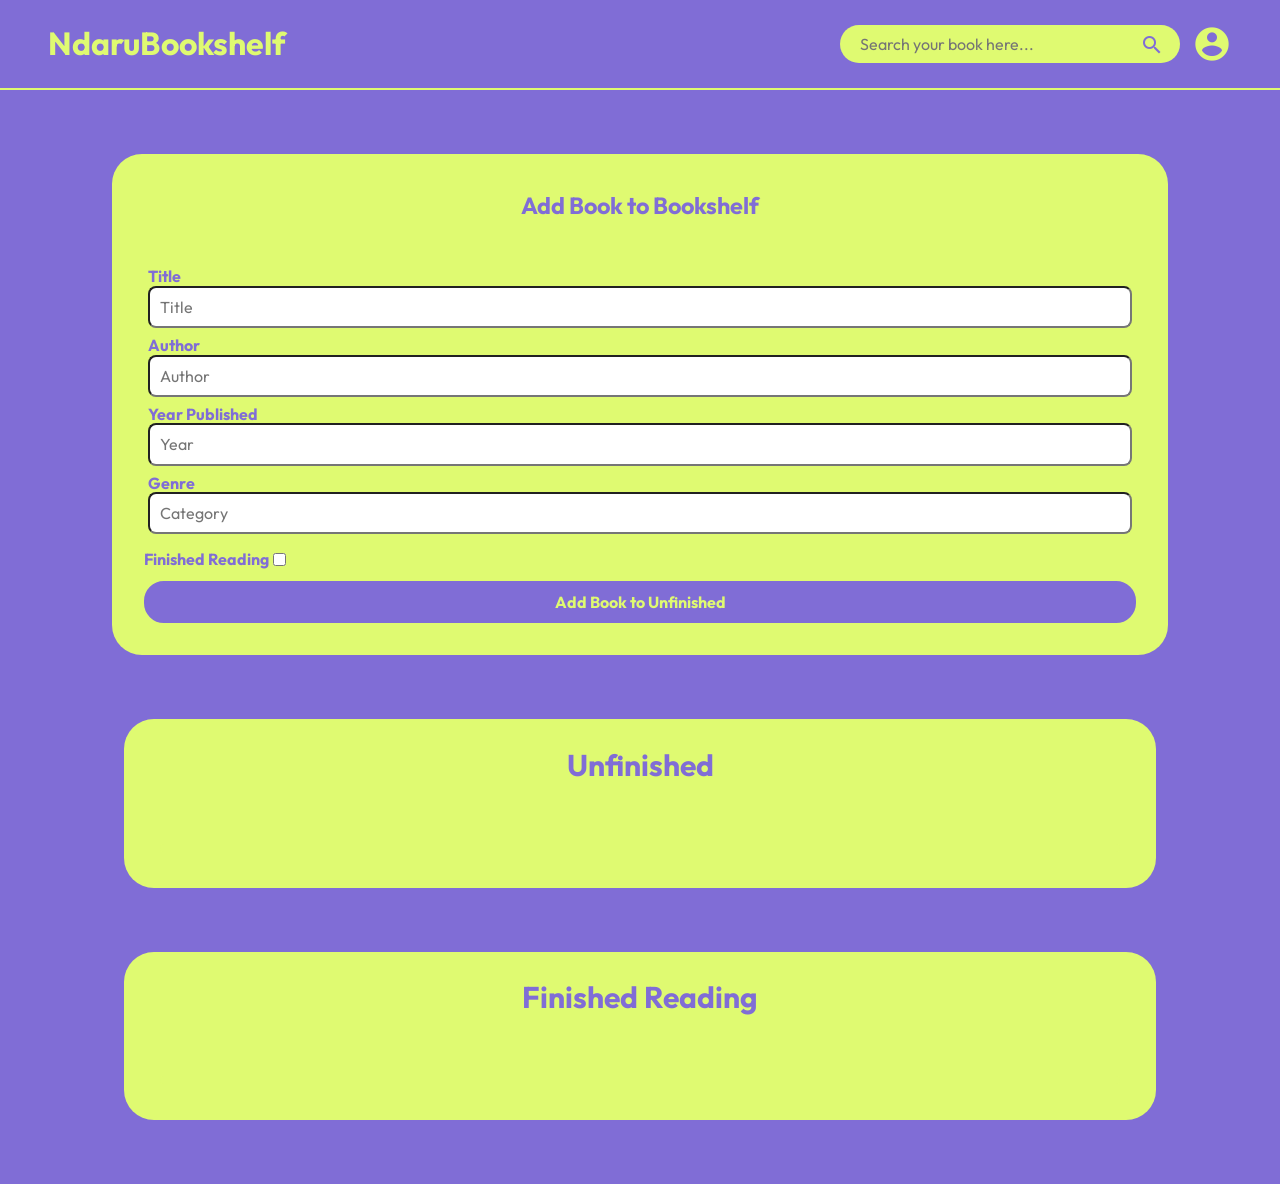
==== index.html @ fbe34cf7 "first commit" ====
<!DOCTYPE html>
<html lang="en">

<head>
    <meta charset="UTF-8">
    <meta name="viewport" content="width=device-width, initial-scale=1.0">
    <title>NdaruBookshelf &mdash; I Want to Read</title>

    <link rel="icon" type="image/x-icon" href="/assets/images/icon.ico">

    <!-- CSS -->
    <link rel="stylesheet" href="assets/css/style.css">
    <link rel="stylesheet" href="assets/css/normalize.css">


    <!-- Google Fonts -->
    <link rel="preconnect" href="https://fonts.googleapis.com">
    <link rel="preconnect" href="https://fonts.gstatic.com" crossorigin>
    <link href="https://fonts.googleapis.com/css2?family=Outfit:wght@100..900&display=swap" rel="stylesheet">
    <!-- Google Icon -->
    <link rel="stylesheet" href="https://fonts.googleapis.com/icon?family=Material+Icons">
    <link rel="stylesheet"
        href="https://fonts.googleapis.com/css2?family=Material+Symbols+Outlined:opsz,wght,FILL,GRAD@24,400,0,0" />

</head>

<body>
    <!-- NavBar -->
    <header>
        <div class="logo">
            <h1>NdaruBookshelf</h1>
        </div>
        <nav class="nav-list">
            <form id="searchBook">
                <div class="search-container">
                    <div class="search-wrapper">
                        <input type="text" placeholder="Search your book here..." class="search-input"
                            id="searchBookTitle">
                        <button id="searchSubmit" type='submit' class='search-button'>
                            <i class="material-icons search-icon">search</i>
                        </button>
                    </div>
                </div>
            </form>
            <div class="profile-icon">
                <i class="material-icons">account_circle</i>
            </div>
        </nav>
    </header>
    <!-- End of NavBar -->


    <main>
        <div class="main-container">
            <!-- Add Book Form -->
            <section class="input_section" id="formBook">
                <div class="title-container">
                    <h3>Add Book to Bookshelf</h3>
                </div>
                <form id="inputBook">
                    <div class="input">
                        <label for="inputBookTitle">Title</label>
                        <input id="inputBookTitle" class="required" type="text" placeholder="Title" required />
                    </div>
                    <div class="input">
                        <label for="inputBookAuthor">Author</label>
                        <input id="inputBookAuthor" class="required" type="text" placeholder="Author" required />
                    </div>
                    <div class="input">
                        <label for="inputBookYear">Year Published</label>
                        <input id="inputBookYear" class="required" type="number" placeholder="Year" required />
                    </div>
                    <div class="input">
                        <label for="inputBookCategory">Genre</label>
                        <input id="inputBookCategory" class="required" type="text" placeholder="Category" required />
                    </div>
                    <div class="input_inline">
                        <label for="inputBookIsComplete">Finished Reading</label>
                        <input id="inputBookIsComplete" type="checkbox" />
                    </div>
                    <button id="bookSubmit" type="submit">Add Book to Unfinished</button>
                </form>
            </section>
            <!-- End of Add Book Form -->

            <!-- Unfinished Section -->
            <section class="unfinished">
                <div class="title-container">
                    <h2>Unfinished</h2>
                </div>
                <div class="unfinished-container" id="incompleteBookshelfList">
                    <!-- <div class="unfinished-item">
                        <img src="./assets/images/cover.jpg" alt="Book Cover">
                        <article class="book-content">
                            <h2>Book Title</h2>
                            <h3>By: Author</h3>
                            <h4>Year Published: 2005</h4>
                            <h5>Genre: Genre</h5>
                            <div class="button-action">
                                <button class="button-check">
                                    <i class="material-symbols-outlined">check_circle</i>
                                </button>
                                <button class="button-edit">
                                    <i class="material-symbols-outlined">edit</i>
                                </button>
                                <button class="button-delete">
                                    <i class="material-symbols-outlined">delete</i>
                                </button>
                            </div>
                        </article>
                    </div> -->
                    <!-- <div class="unfinished-item">
                        <img src="./assets/images/cover.jpg" alt="Book Cover">
                        <article>
                            <h2>Book Title</h2>
                            <h3>By: Author</h3>
                            <h4>Year Published: 2005</h4>
                            <h5>Genre: Genre</h5>
                            <div class="button-action">
                                <button class="button-check">
                                    <i class="material-symbols-outlined">check_circle</i>
                                </button>
                                <button class="button-edit">
                                    <i class="material-symbols-outlined">edit</i>
                                </button>
                                <button class="button-delete">
                                    <i class="material-symbols-outlined">delete</i>
                                </button>
                            </div>
                        </article>
                    </div>
                    <div class="unfinished-item">
                        <img src="./assets/images/cover.jpg" alt="Book Cover">
                        <article>
                            <h2>Book Title</h2>
                            <h3>By: Author</h3>
                            <h4>Year Published: 2005</h4>
                            <h5>Genre: Genre</h5>
                            <div class="button-action">
                                <button class="button-check">
                                    <i class="material-symbols-outlined">check_circle</i>
                                </button>
                                <button class="button-edit">
                                    <i class="material-symbols-outlined">edit</i>
                                </button>
                                <button class="button-delete">
                                    <i class="material-symbols-outlined">delete</i>
                                </button>
                            </div>
                        </article>
                    </div> -->
                </div>
            </section>
            <!-- End of Unfinished Section -->

            <!-- Finished Section -->
            <section class="finished">
                <div class="title-container">
                    <h2>Finished Reading</h2>
                </div>
                <div class="finished-container" id="completeBookshelfList">
                    <!-- <div class="finished-item">
                        <img src="./assets/images/cover.jpg" alt="Book Cover">
                        <article>
                            <h2>Book Title</h2>
                            <h3>By: Author</h3>
                            <h4>Year Published: 2005</h4>
                            <h5>Genre: Genre</h5>
                            <div class="button-action">
                                <button class="button-check">
                                    <i class="material-symbols-outlined">check_circle</i>
                                </button>
                                <button class="button-edit">
                                    <i class="material-symbols-outlined">edit</i>
                                </button>
                                <button class="button-delete">
                                    <i class="material-symbols-outlined">delete</i>
                                </button>
                            </div>
                        </article>
                    </div>
                    <div class="finished-item">
                        <img src="./assets/images/cover.jpg" alt="Book Cover">
                        <article>
                            <h2>Book Title</h2>
                            <h3>By: Author</h3>
                            <h4>Year Published: 2005</h4>
                            <h5>Genre: Genre</h5>
                            <div class="button-action">
                                <button class="button-check">
                                    <i class="material-symbols-outlined">check_circle</i>
                                </button>
                                <button class="button-edit">
                                    <i class="material-symbols-outlined">edit</i>
                                </button>
                                <button class="button-delete">
                                    <i class="material-symbols-outlined">delete</i>
                                </button>
                            </div>
                        </article>
                    </div>
                    <div class="finished-item">
                        <img src="./assets/images/cover.jpg" alt="Book Cover">
                        <article>
                            <h2>Book Title</h2>
                            <h3>By: Author</h3>
                            <h4>Year Published: 2005</h4>
                            <h5>Genre: Genre</h5>
                            <div class="button-action">
                                <button class="button-check">
                                    <i class="material-symbols-outlined">check_circle</i>
                                </button>
                                <button class="button-edit">
                                    <i class="material-symbols-outlined">edit</i>
                                </button>
                                <button class="button-delete">
                                    <i class="material-symbols-outlined">delete</i>
                                </button>
                            </div>
                        </article>
                    </div> -->
                </div>
            </section>
            <!-- End of Finished Section -->
        </div>
    </main>
    <script src="assets/js/scripts.js"></script>
</body>

</html>
---- assets/css/style.css ----
:root {
    --background-color: #806dd6;
    /* --text-color: #ecf0f1; */
    --accent-color: #dffa71;
}

body {
    background-color: var(--background-color);
}

.main-container {
    display: flex;
    flex-direction: column;
    justify-content: center;
    align-items: center;
    padding: 32px 128px 32px 128px;
}

/* NavBar Start */
header {
    background-color: var(--background-color);
    display: flex;
    flex-direction: row;
    justify-content: space-between;
    align-items: center;
    padding: 4px 48px 4px 48px;
    border-bottom: var(--accent-color) 2px solid;
}

.nav-list {
    display: flex;
    flex-direction: row;
    justify-content: center;
    align-items: center;
    gap: 12px;
}

.logo {
    font-family: "Outfit", sans-serif;
    color: var(--accent-color);
}

.search-container {
    display: flex;
    align-items: center;
    justify-content: center;
}

.search-wrapper {
    position: relative;
    display: flex;
    align-items: center;
    justify-content: center;
}

.search-input {
    width: 300px;
    padding: 10px 20px;
    border: none;
    border-radius: 30px;
    outline: none;
    color: var(--background-color);
    background-color: var(--accent-color);
    font-size: 16px;
}

.search-button {
    position: absolute;
    right: 10px;
    background: none;
    border: none;
    color: var(--background-color);
    font-size: 20px;
    cursor: pointer;
}

.search-icon {
    vertical-align: middle;
}

.search-wrapper > input {
    font-family: "Outfit", sans-serif;
}

.profile-icon {
    color: var(--accent-color);
}

.profile-icon i {
    vertical-align: middle;
    font-size: 40px;
}

/* NavBar End */

/* Form Add Book Start */
.input_section {
    background-color: var(--accent-color);
    display: flex;
    flex-direction: column;
    justify-content: center;
    align-content: center;
    margin: 32px;
    padding: 16px;
    gap: 4px;
    border-radius: 30px;
    max-width: 1440px;
    width: 100%;
}

.input_section > form {
    display: flex;
    flex-direction: column;
    justify-content: center;
    align-content: center;
    padding: 16px;
}

.input_section > form > .input {
    display: flex;
    flex-direction: column;
    margin: 4px;
    font-family: "Outfit", sans-serif;
}

.input_section > form > .input > input {
    border-radius: 8px;
    /* padding: 8px 320px 8px 8px; */
    padding: 10px;
}

.input_section > form > button {
    background-color: var(--background-color);
    color: var(--accent-color);
    border: 2px solid var(--background-color);
    border-radius: 20px;
    padding: 10px 20px;
    font-family: "Outfit", sans-serif;
    font-size: 16px;
    font-weight: bold;
    display: flex;
    align-items: center;
    justify-content: center;
    text-align: center;
    cursor: pointer;
    transition: all 0.3s ease;
}

.input_section > form > button:hover {
    background-color: var(--accent-color);
    color: var(--background-color);
}

.input_section > form > .input > label {
    color: var(--background-color);
    font-weight: bold;
}

.input_section > form > .input_inline {
    margin: 12px 0;
    display: flex;
    align-items: center;
    font-family: "Outfit", sans-serif;
    gap: 4px;
}

.input_section > form > .input_inline > label {
    color: var(--background-color);
    font-weight: bold;
}

/* Form Add Book End */

/* Unfinished Start */
.unfinished {
    background-color: var(--accent-color);
    display: flex;
    flex-direction: column;
    margin: 32px;
    padding: 4px;
    gap: 4px;
    border-radius: 30px;
    max-width: 1440px;
    width: 100%;
}

.title-container {
    display: flex;
    justify-content: center;
    align-items: center;
    font-family: "Outfit", sans-serif;
    color: var(--background-color);
    font-size: 20px;
}

.unfinished-container {
    background-color: var(--accent-color);
    display: flex;
    flex-direction: row;
    justify-content: start;
    align-items: center;
    margin: 32px;
    padding: 4px;
    gap: 40px;
    border-radius: 30px;
    font-family: "Outfit", sans-serif;
}

.unfinished-container > .unfinished-item {
    background-color: #ffffff;
    border-radius: 15px;
    overflow: hidden;
    max-width: 300px;
    box-shadow: rgba(0, 0, 0, 0.24) 0px 3px 8px;
}

.unfinished-container > .unfinished-item > img {
    max-width: 100%;
}

.unfinished-container > .unfinished-item > article {
    font-family: "Outfit", sans-serif;
    padding: 16px;
}

.unfinished-container > .unfinished-item > article h2,
.unfinished-container > .unfinished-item > article h3,
.unfinished-container > .unfinished-item > article h4,
.unfinished-container > .unfinished-item > article h5 {
    margin: 8px;
}

/* Button Action Start */
.unfinished-container
    > .unfinished-item
    > article
    > .button-action {
    display: flex;
    justify-content: center;
    align-items: center;
    gap: 8px;
    padding-top: 8px;
    width: 100%;
}

.unfinished-container
    > .unfinished-item
    > article
    > .button-action
    button {
    border: none;
    border-radius: 10px;
    padding: 8px 24px 8px 24px;
    cursor: pointer;
    display: flex;
    justify-content: center;
    align-items: center;
}

/* Animasi Button */
.unfinished-container
    > .unfinished-item
    > article
    > .button-action
    .button-check {
    transition: background-color 0.3s ease-in-out,
        color 0.3s ease-in-out;
}

.unfinished-container
    > .unfinished-item
    > article
    > .button-action
    .button-check:hover {
    background-color: #42f542;
    color: #ffffff;
}

.unfinished-container
    > .unfinished-item
    > article
    > .button-action
    .button-edit {
    transition: background-color 0.3s ease-in-out,
        color 0.3s ease-in-out;
}

.unfinished-container
    > .unfinished-item
    > article
    > .button-action
    .button-edit:hover {
    background-color: #ffff41;
    color: #ffffff;
}

.unfinished-container
    > .unfinished-item
    > article
    > .button-action
    .button-delete {
    transition: background-color 0.3s ease-in-out,
        color 0.3s ease-in-out;
}

.unfinished-container
    > .unfinished-item
    > article
    > .button-action
    .button-delete:hover {
    background-color: #ff4e4e;
    color: #ffffff;
}

/* Akhir Animasi Button */

/* Mengatur ukuran icon */
.unfinished-container
    > .unfinished-item
    > article
    > .button-action
    button
    .material-symbols-outlined {
    font-size: 24px;
}

.unfinished-container
    > .unfinished-item
    > article
    > .button-action
    .button-check {
    border: #42f542 2px solid;
    color: #42f542;
}

.unfinished-container
    > .unfinished-item
    > article
    > .button-action
    .button-edit {
    border: #ffff41 2px solid;
    color: #ffff41;
}

.unfinished-container
    > .unfinished-item
    > article
    > .button-action
    .button-delete {
    border: #ff4e4e 2px solid;
    color: #ff4e4e;
}

.unfinished-container
    > .unfinished-item
    > article
    > .button-action:hover {
    background-color: transparent;
}

/* Button Action End */

/* Unfinished End */

/* Finished Start */

.finished {
    background-color: var(--accent-color);
    display: flex;
    flex-direction: column;
    margin: 32px;
    padding: 4px;
    gap: 4px;
    border-radius: 30px;
    max-width: 1440px;
    width: 100%;
}

.title-container {
    display: flex;
    justify-content: center;
    align-items: center;
    font-family: "Outfit", sans-serif;
    color: var(--background-color);
    font-size: 20px;
}

.finished-container {
    background-color: var(--accent-color);
    display: flex;
    flex-direction: row;
    justify-content: start;
    align-items: center;
    margin: 32px;
    padding: 4px;
    gap: 40px;
    border-radius: 30px;
}

.finished-item {
    background-color: #ffffff;
    border-radius: 15px;
    overflow: hidden;
    max-width: 300px;
    box-shadow: rgba(0, 0, 0, 0.24) 0px 3px 8px;
}

.finished-item > img {
    max-width: 100%;
}

.finished-item > article {
    font-family: "Outfit", sans-serif;
    padding: 16px;
}

.finished-item > article h2,
.finished-item > article h3,
.finished-item > article h4,
.finished-item > article h5 {
    margin: 8px;
}

/* Button Action Start */
.button-action {
    display: flex;
    justify-content: center;
    align-items: center;
    gap: 8px;
    padding-top: 8px;
    flex-wrap: wrap;
}

.button-action button {
    border: none;
    border-radius: 10px;
    padding: 8px 24px 8px 24px;
    cursor: pointer;
    display: flex;
    justify-content: center;
    align-items: center;
}

/* Animasi Button */
.button-action .button-check {
    transition: background-color 0.3s ease-in-out,
        color 0.3s ease-in-out;
}

.button-action .button-check:hover {
    background-color: #42f542;
    color: #ffffff;
}

.button-action .button-edit {
    transition: background-color 0.3s ease-in-out,
        color 0.3s ease-in-out;
}

.button-action .button-edit:hover {
    background-color: #ffff41;
    color: #ffffff;
}

.button-action .button-delete {
    transition: background-color 0.3s ease-in-out,
        color 0.3s ease-in-out;
}

.button-action .button-delete:hover {
    background-color: #ff4e4e;
    color: #ffffff;
}

/* Akhir Animasi Button */

/* Mengatur ukuran icon */
.button-action button .material-symbols-outlined {
    font-size: 24px;
}

.button-action .button-check {
    border: #42f542 2px solid;
    color: #42f542;
}

.button-action .button-edit {
    border: #ffff41 2px solid;
    color: #ffff41;
}

.button-action .button-delete {
    border: #ff4e4e 2px solid;
    color: #ff4e4e;
}

.button-action:hover {
    background-color: transparent;
}

/* Button Action End */

/* Finished End */

/* Responsive */

@media screen and (max-width: 768px) {
    header {
        display: flex;
        flex-direction: column;
        padding: 0px 48px 12px 48px;
        gap: 0px;
    }

    .logo h1 {
        font-size: 23px;
        margin: 10px;
    }

    .search-input {
        padding: 5px 5px 5px 38px;
    }

    .profile-icon i {
        font-size: 33px;
    }
}

@media screen and (max-width: 1024px) {
    .main-container {
        padding: 32px 64px 32px 64px;
    }

    .unfinished-container,
    .finished-container {
        background-color: var(--accent-color);
        display: flex;
        flex-direction: row;
        justify-content: space-between;
        align-items: center;
        margin: 8px;
        padding: 16px;
        gap: 20px;
        border-radius: 30px;
    }

    .unfinished-item,
    .finished-item {
        max-width: 250px;
    }
}

@media screen and (max-width: 768px) {
    .unfinished-container,
    .finished-container {
        background-color: var(--accent-color);
        display: flex;
        flex-direction: column;
        justify-content: space-between;
        align-items: center;
        margin: 4px;
        padding: 4px;
        gap: 20px;
        border-radius: 30px;
    }

    .unfinished-item,
    .finished-item {
        max-width: 500px;
    }
}

@media screen and (max-width: 425px) {
    .main-container {
        padding: 8px 16px 8px 16px;
    }
}
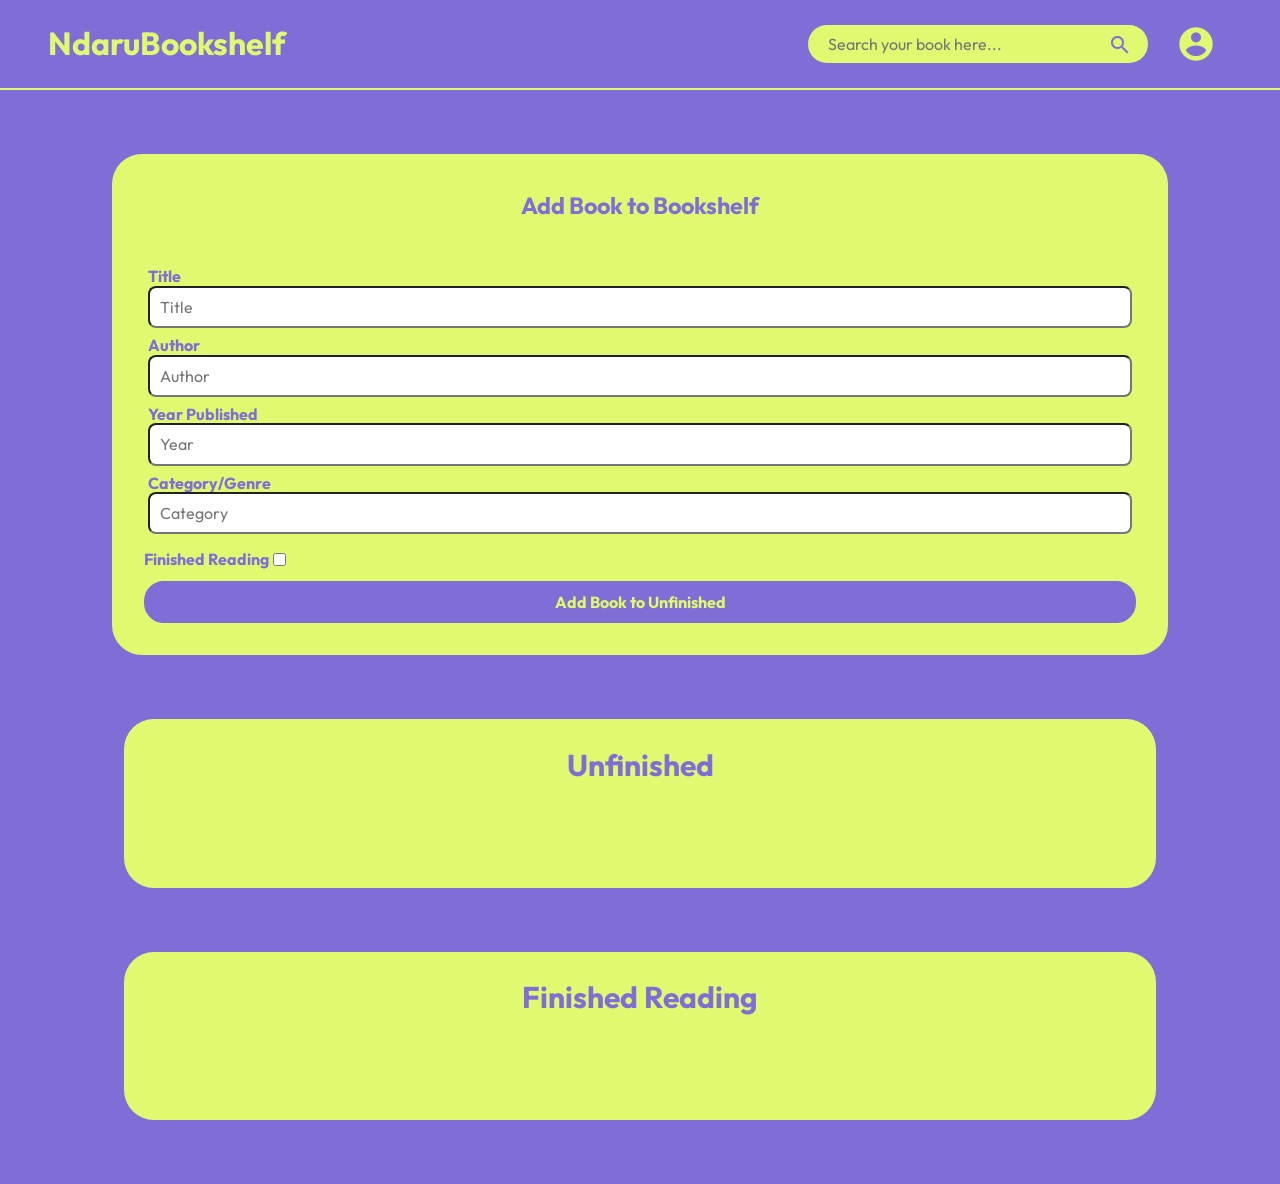
==== commit c9d519dd: "feat: fix space-between in book container, add search feature, and pop up profile" ====
--- a/index.html
+++ b/index.html
@@ -43,8 +43,18 @@
                 </div>
             </form>
             <div class="profile-icon">
-                <i class="material-icons">account_circle</i>
+                <button type="submit" class='btn' onclick="openPopup()">
+                    <i class="material-icons">account_circle</i>
+                </button>
+                <div class="popup" id="popup">
+                    <h2>My Profiles:</h2>
+                    <p>
+                        Github: <a href="https://github.com/iammburg" target='_blank'>iammburg</a><br>
+                    </p>
+                    <button type="button" onclick="closePopup()">Close</button>
+                </div>
             </div>
+
         </nav>
     </header>
     <!-- End of NavBar -->
@@ -71,7 +81,7 @@
                         <input id="inputBookYear" class="required" type="number" placeholder="Year" required />
                     </div>
                     <div class="input">
-                        <label for="inputBookCategory">Genre</label>
+                        <label for="inputBookCategory">Category/Genre</label>
                         <input id="inputBookCategory" class="required" type="text" placeholder="Category" required />
                     </div>
                     <div class="input_inline">
--- a/assets/css/style.css
+++ b/assets/css/style.css
@@ -6,6 +6,7 @@
 
 body {
     background-color: var(--background-color);
+    font-family: "Outfit", sans-serif;
 }
 
 .main-container {
@@ -82,13 +83,73 @@
     font-family: "Outfit", sans-serif;
 }
 
-.profile-icon {
+.profile-icon > button {
     color: var(--accent-color);
+    background: none;
+    border: none;
 }
 
 .profile-icon i {
     vertical-align: middle;
     font-size: 40px;
+}
+
+.btn {
+    padding: 1rem 1rem;
+    background: #fff;
+    border: 0;
+    outline: none;
+    cursor: pointer;
+    font-size: 22px;
+    font-weight: 500;
+    border-radius: 10px;
+    transition: transform 0.2s;
+}
+
+.btn:active {
+    transform: scale(0.95);
+}
+
+.popup {
+    width: 400px;
+    background: #fff;
+    -webkit-border-radius: 6px;
+    -moz-border-radius: 6px;
+    border-radius: 6px;
+    position: absolute;
+    top: 0;
+    left: 50%;
+    transform: translate(-50%, -50%) scale(0.1);
+    text-align: center;
+    padding: 0 30px 60px;
+    visibility: hidden;
+    transition: all 0.4s ease-in-out;
+    font-family: "Outfit", sans-serif;
+}
+
+.open-popup {
+    visibility: visible;
+    top: 50%;
+    transform: translate(-50%, -50%) scale(1);
+}
+
+.popup h2 {
+    font-size: 38px;
+    font-weight: 500;
+    margin: 30px 0 10px;
+}
+
+.popup button {
+    width: 100%;
+    margin-top: 50px;
+    padding: 10px 0;
+    background-color: #806dd6;
+    color: #fff;
+    border: 0;
+    outline: none;
+    font-size: 18px;
+    border-radius: 4px;
+    box-shadow: 0 5px 5px rgba(0, 0, 0, 0.2);
 }
 
 /* NavBar End */
@@ -197,13 +258,14 @@
     background-color: var(--accent-color);
     display: flex;
     flex-direction: row;
-    justify-content: start;
-    align-items: center;
+    justify-content: space-evenly;
+    align-items: start;
     margin: 32px;
     padding: 4px;
     gap: 40px;
     border-radius: 30px;
     font-family: "Outfit", sans-serif;
+    flex-wrap: wrap;
 }
 
 .unfinished-container > .unfinished-item {
@@ -389,12 +451,13 @@
     background-color: var(--accent-color);
     display: flex;
     flex-direction: row;
-    justify-content: start;
-    align-items: center;
+    justify-content: space-evenly;
+    align-items: start;
     margin: 32px;
     padding: 4px;
     gap: 40px;
     border-radius: 30px;
+    flex-wrap: wrap;
 }
 
 .finished-item {
